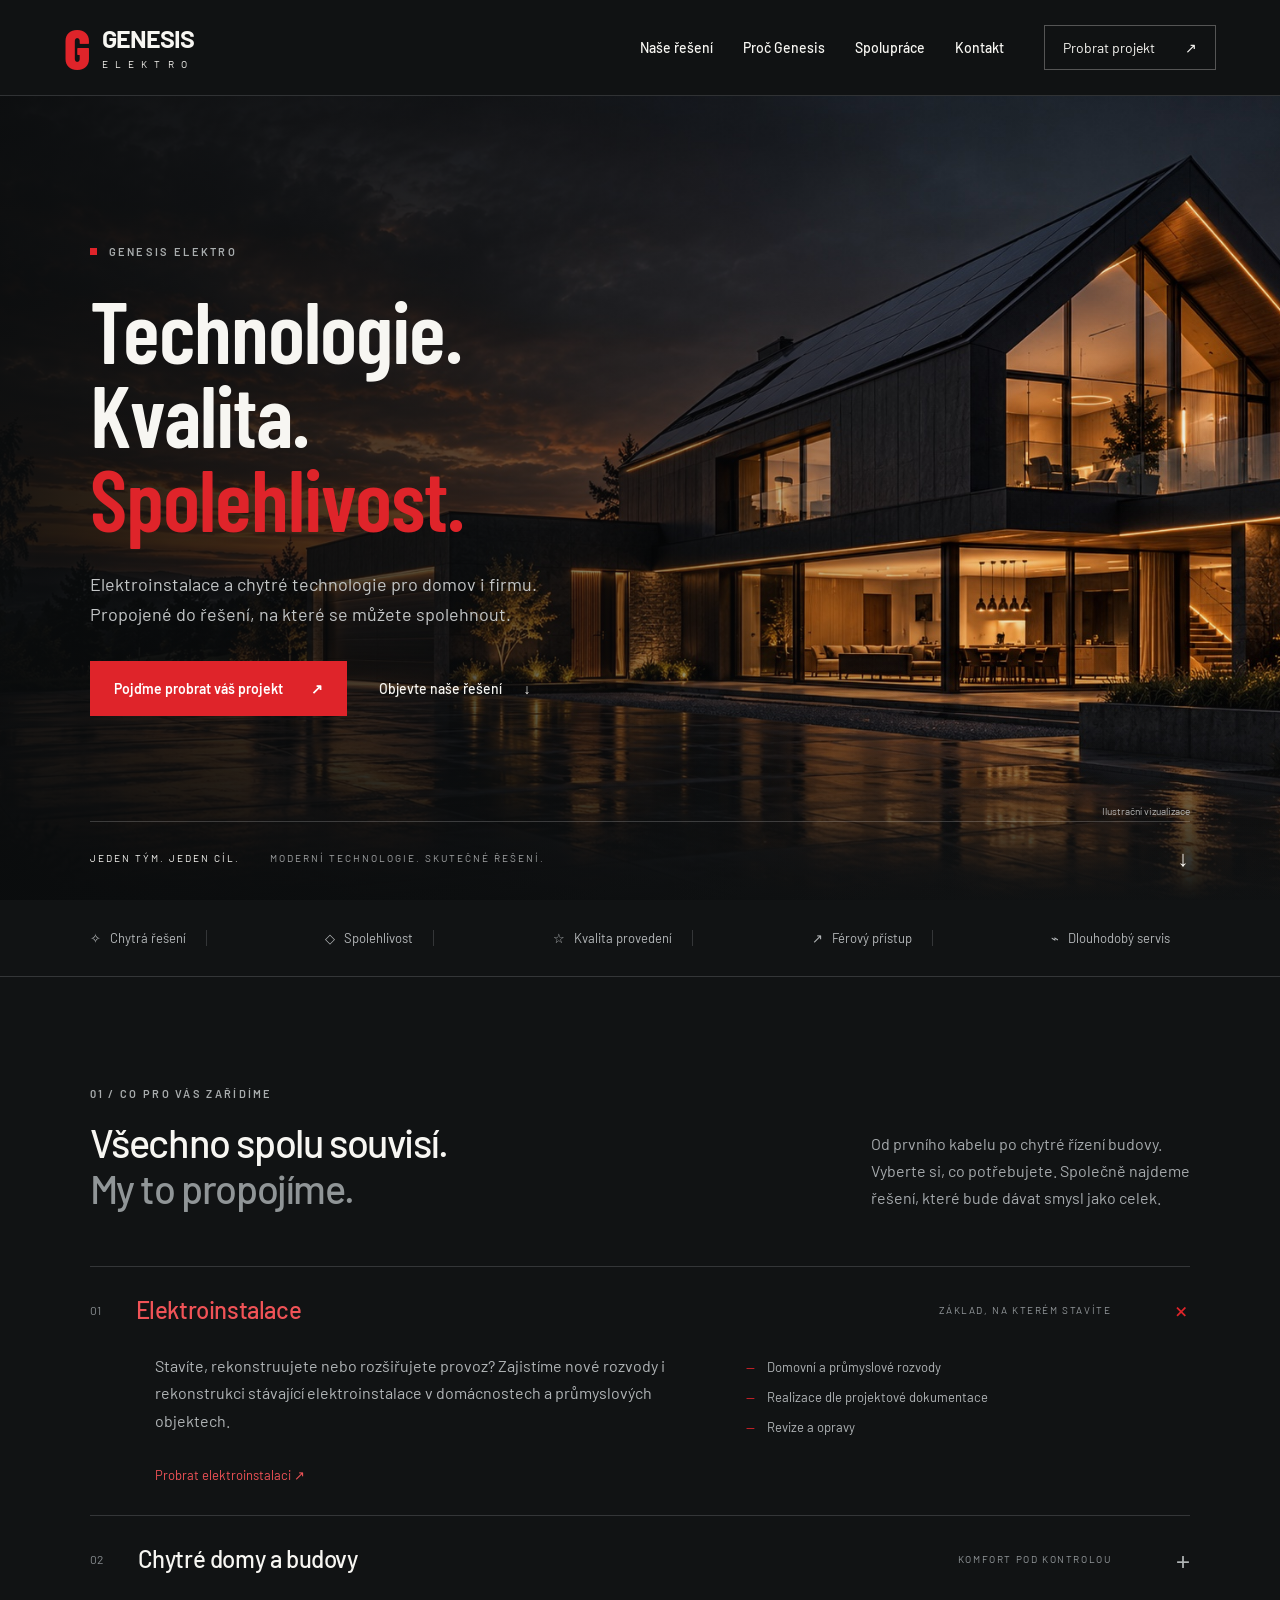
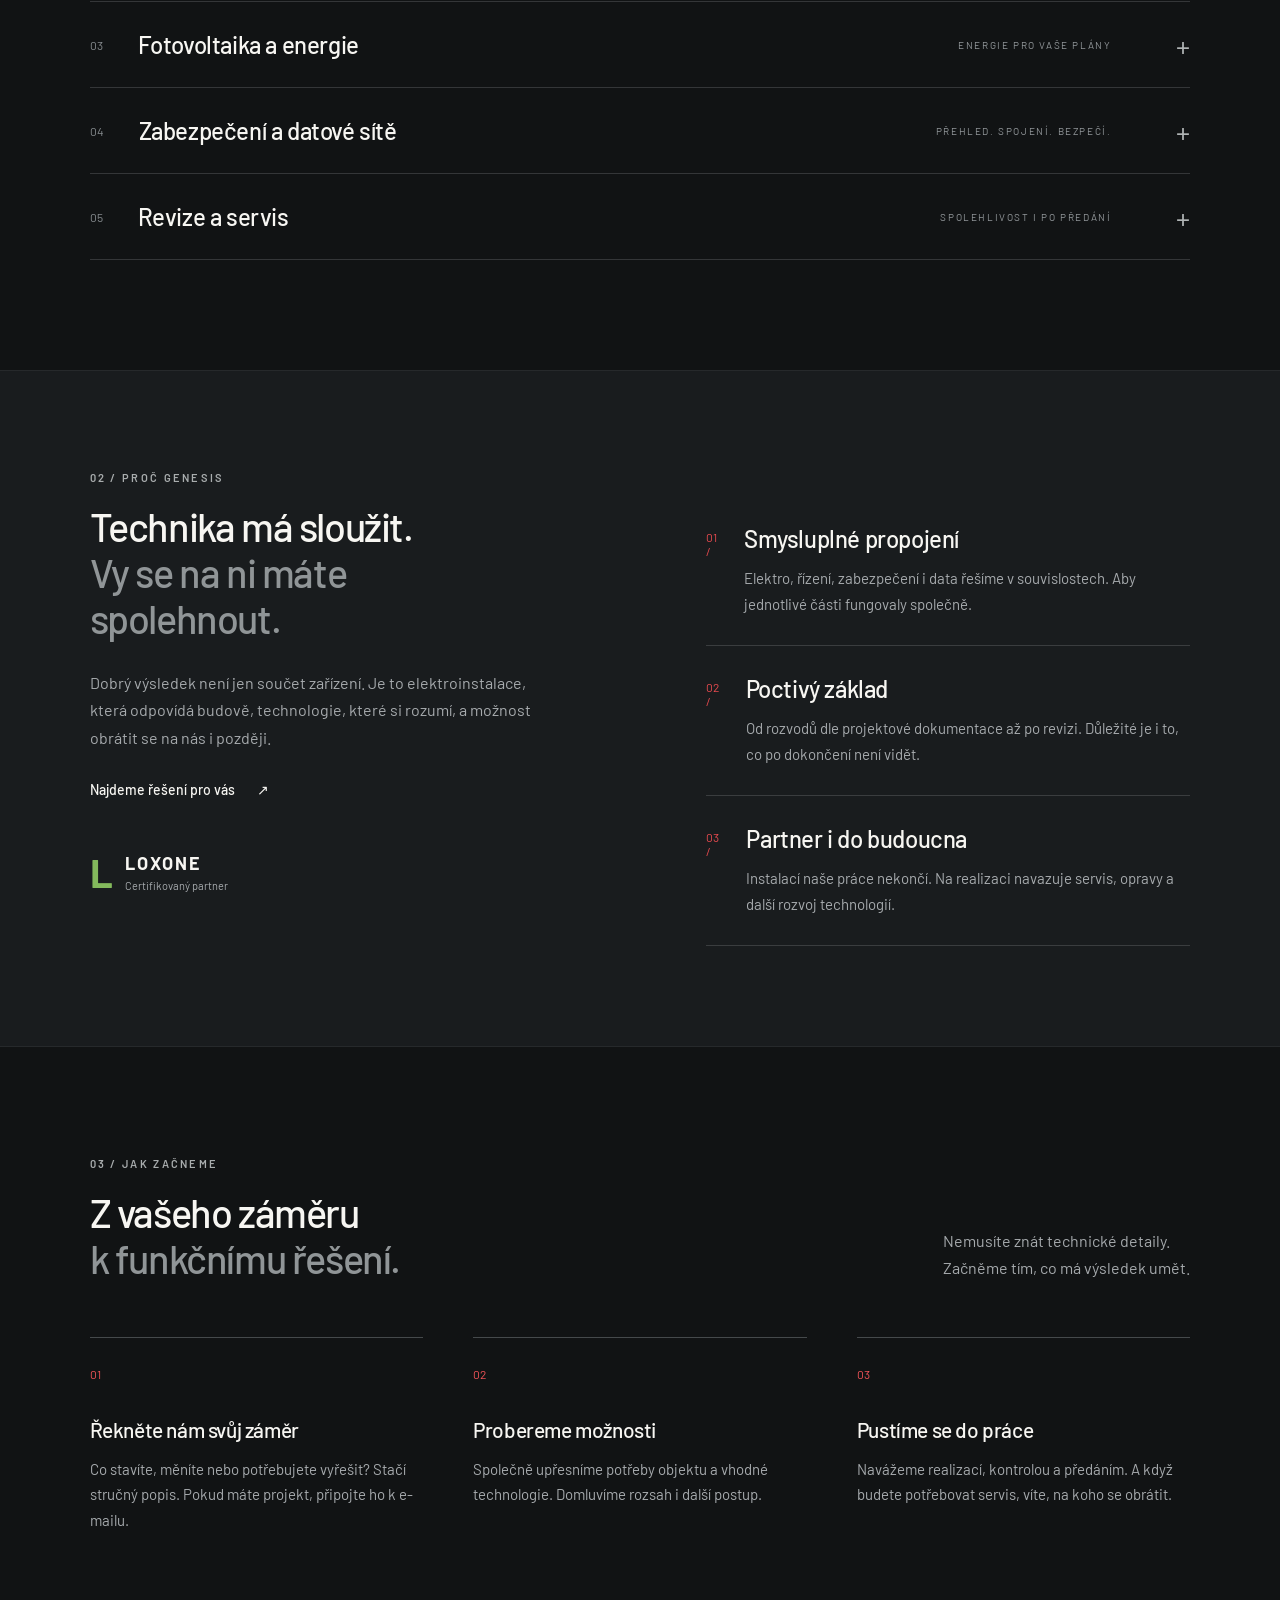
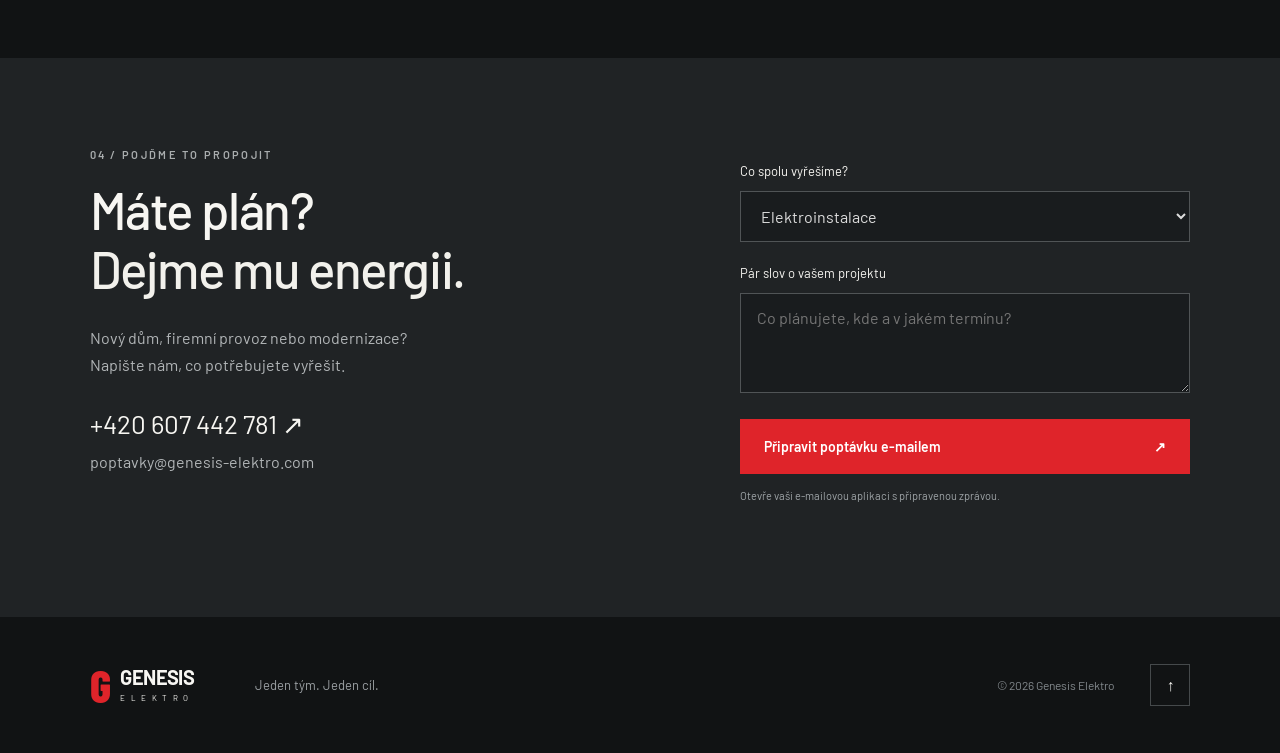
==== index.html @ a622e4c2 "Přidat návrh homepage Genesis Elektro" ====
<!doctype html>
<html lang="cs"><head><meta charset="UTF-8"><meta name="viewport" content="width=device-width,initial-scale=1"><meta name="theme-color" content="#111314"><title>Genesis Elektro — Technologie, které dávají smysl.</title><meta name="description" content="Elektroinstalace, chytré domácnosti Loxone, fotovoltaika a zabezpečení. Genesis Elektro propojuje technologie pro váš domov i firmu."><link rel="stylesheet" href="style.css"></head>
<body><a class="skip" href="#main">Přejít na obsah</a>
<header><a class="brand" href="#" aria-label="Genesis Elektro — úvod"><span class="brand-mark">G</span><span><b>GENESIS</b><small>ELEKTRO</small></span></a><nav id="nav" aria-label="Hlavní navigace"><a href="#reseni">Naše řešení</a><a href="#pristup">Proč Genesis</a><a href="#spoluprace">Spolupráce</a><a href="#kontakt">Kontakt</a></nav><a class="header-cta" href="#kontakt">Probrat projekt <span>↗</span></a><button class="menu" aria-label="Otevřít menu" aria-expanded="false" aria-controls="nav">☰</button></header>
<main id="main"><section class="hero"><div class="hero-photo"></div><div class="hero-shade"></div><div class="hero-content"><div class="eyebrow"><i></i> GENESIS ELEKTRO</div><h1>Technologie.<br>Kvalita.<br><em>Spolehlivost.</em></h1><p>Elektroinstalace a chytré technologie pro domov i firmu.<br class="desktop"> Propojené do řešení, na které se můžete spolehnout.</p><div class="actions"><a class="button red" href="#kontakt">Pojďme probrat váš projekt <span>↗</span></a><a class="text-link" href="#reseni">Objevte naše řešení <span>↓</span></a></div></div><div class="hero-foot"><span>JEDEN TÝM. JEDEN CÍL.</span><span>MODERNÍ TECHNOLOGIE. SKUTEČNÉ ŘEŠENÍ.</span><a href="#reseni" aria-label="Pokračovat na řešení">↓</a></div><small class="image-note">Ilustrační vizualizace</small></section>
<div class="values"><span>✧ &nbsp; Chytrá řešení</span><span>◇ &nbsp; Spolehlivost</span><span>☆ &nbsp; Kvalita provedení</span><span>↗ &nbsp; Férový přístup</span><span>⌁ &nbsp; Dlouhodobý servis</span></div>
<section id="reseni" class="solutions wrap"><div class="section-top"><div><div class="eyebrow">01 / CO PRO VÁS ZAŘÍDÍME</div><h2>Všechno spolu souvisí.<br><span>My to propojíme.</span></h2></div><p>Od prvního kabelu po chytré řízení budovy.<br>Vyberte si, co potřebujete. Společně najdeme<br>řešení, které bude dávat smysl jako celek.</p></div><div class="services">
<details open><summary><span class="num">01</span><h3>Elektroinstalace</h3><span class="service-tag">ZÁKLAD, NA KTERÉM STAVÍTE</span><span class="plus">+</span></summary><div class="detail"><p>Stavíte, rekonstruujete nebo rozšiřujete provoz? Zajistíme nové rozvody i rekonstrukci stávající elektroinstalace v domácnostech a průmyslových objektech.</p><div><span>Domovní a průmyslové rozvody</span><span>Realizace dle projektové dokumentace</span><span>Revize a opravy</span></div><a href="#kontakt" class="service-link" data-service="Elektroinstalace">Probrat elektroinstalaci ↗</a></div></details>
<details><summary><span class="num">02</span><h3>Chytré domy a budovy</h3><span class="service-tag">KOMFORT POD KONTROLOU</span><span class="plus">+</span></summary><div class="detail"><p>Osvětlení, stínění a další technologie v jednom systému. Jako certifikovaný Loxone partner pomůžeme proměnit jednotlivé funkce domu v pohodlné a přehledné ovládání.</p><div><span>Chytrá domácnost Loxone</span><span>Automatizace a řízení</span><span>Vzdálený přístup</span></div><a href="#kontakt" data-service="Chytrá domácnost Loxone" class="service-link">Probrat chytrý dům ↗</a></div></details>
<details><summary><span class="num">03</span><h3>Fotovoltaika a energie</h3><span class="service-tag">ENERGIE PRO VAŠE PLÁNY</span><span class="plus">+</span></summary><div class="detail"><p>Zvažujete vlastní výrobu elektřiny? Probereme možnosti instalace fotovoltaiky s ohledem na váš objekt. Pro důležité technologie zajistíme také záložní napájení UPS.</p><div><span>Instalace fotovoltaiky</span><span>Záložní zdroje UPS</span><span>Servis a revize</span></div><a href="#kontakt" data-service="Fotovoltaika a energie" class="service-link">Probrat energetické řešení ↗</a></div></details>
<details><summary><span class="num">04</span><h3>Zabezpečení a datové sítě</h3><span class="service-tag">PŘEHLED. SPOJENÍ. BEZPEČÍ.</span><span class="plus">+</span></summary><div class="detail"><p>Mějte přehled o svém objektu a spolehlivé připojení tam, kde ho potřebujete. Propojíme kamerové a zabezpečovací systémy s kvalitní datovou infrastrukturou.</p><div><span>Kamerové systémy CCTV</span><span>Zabezpečení PZTS</span><span>Strukturovaná kabeláž</span></div><a href="#kontakt" data-service="Zabezpečení a datové sítě" class="service-link">Probrat zabezpečení a sítě ↗</a></div></details>
<details><summary><span class="num">05</span><h3>Revize a servis</h3><span class="service-tag">SPOLEHLIVOST I PO PŘEDÁNÍ</span><span class="plus">+</span></summary><div class="detail"><p>Potřebujete revizní zprávu, opravu elektroinstalace nebo servis záložního zdroje? Pomůžeme udržet vaše technologie v provozu i po dokončení instalace.</p><div><span>Revizní zprávy</span><span>Opravy elektroinstalací</span><span>Servis záložních zdrojů</span></div><a href="#kontakt" data-service="Revize a servis" class="service-link">Domluvit servis ↗</a></div></details>
</div></section>
<section class="approach" id="pristup"><div class="wrap approach-grid"><div class="statement"><div class="eyebrow">02 / PROČ GENESIS</div><h2>Technika má sloužit.<br><span>Vy se na ni máte<br>spolehnout.</span></h2><p>Dobrý výsledek není jen součet zařízení. Je to elektroinstalace, která odpovídá budově, technologie, které si rozumí, a možnost obrátit se na nás i později.</p><a class="text-link" href="#kontakt">Najdeme řešení pro vás <span>↗</span></a><div class="partner"><span class="partner-symbol">L</span><span><b>LOXONE</b><small>Certifikovaný partner</small></span></div></div><div class="principles"><article><span>01 /</span><div><h3>Smysluplné propojení</h3><p>Elektro, řízení, zabezpečení i data řešíme v souvislostech. Aby jednotlivé části fungovaly společně.</p></div></article><article><span>02 /</span><div><h3>Poctivý základ</h3><p>Od rozvodů dle projektové dokumentace až po revizi. Důležité je i to, co po dokončení není vidět.</p></div></article><article><span>03 /</span><div><h3>Partner i do budoucna</h3><p>Instalací naše práce nekončí. Na realizaci navazuje servis, opravy a další rozvoj technologií.</p></div></article></div></div></section>
<section id="spoluprace" class="wrap process"><div class="eyebrow">03 / JAK ZAČNEME</div><div class="section-top"><h2>Z vašeho záměru<br><span>k funkčnímu řešení.</span></h2><p>Nemusíte znát technické detaily.<br>Začněme tím, co má výsledek umět.</p></div><div class="steps"><article><span>01</span><h3>Řekněte nám svůj záměr</h3><p>Co stavíte, měníte nebo potřebujete vyřešit? Stačí stručný popis. Pokud máte projekt, připojte ho k e-mailu.</p></article><article><span>02</span><h3>Probereme možnosti</h3><p>Společně upřesníme potřeby objektu a vhodné technologie. Domluvíme rozsah i další postup.</p></article><article><span>03</span><h3>Pustíme se do práce</h3><p>Navážeme realizací, kontrolou a předáním. A když budete potřebovat servis, víte, na koho se obrátit.</p></article></div></section>
<section id="kontakt" class="contact"><div class="wrap contact-grid"><div><div class="eyebrow">04 / POJĎME TO PROPOJIT</div><h2>Máte plán?<br><span>Dejme mu energii.</span></h2><p>Nový dům, firemní provoz nebo modernizace?<br>Napište nám, co potřebujete vyřešit.</p><a class="phone" href="tel:+420607442781">+420 607 442 781 ↗</a><a class="email" href="mailto:poptavky@genesis-elektro.com">poptavky@genesis-elektro.com</a></div><form id="inquiry"><label for="topic">Co spolu vyřešíme?</label><select id="topic" name="topic"><option>Elektroinstalace</option><option>Chytrá domácnost Loxone</option><option>Fotovoltaika a energie</option><option>Zabezpečení a datové sítě</option><option>Revize a servis</option><option>Potřebuji poradit</option></select><label for="message">Pár slov o vašem projektu</label><textarea id="message" rows="3" required placeholder="Co plánujete, kde a v jakém termínu?"></textarea><button class="button red" type="submit">Připravit poptávku e-mailem <span>↗</span></button><small>Otevře vaši e-mailovou aplikaci s připravenou zprávou.</small><p id="form-status" role="status"></p></form></div></section></main>
<footer class="wrap"><a class="brand" href="#"><span class="brand-mark">G</span><span><b>GENESIS</b><small>ELEKTRO</small></span></a><span>Jeden tým. Jeden cíl.</span><small>© <span id="year">2026</span> Genesis Elektro</small><a href="#" aria-label="Zpět nahoru">↑</a></footer><script src="script.js"></script></body></html>
---- style.css ----
@import url('https://fonts.googleapis.com/css2?family=Barlow+Condensed:wght@500;600;700;800&family=Barlow:wght@400;500;600;700;800&display=swap');
:root{--red:#df242a;--bg:#111314;--muted:#a0a4a7;--line:#343638}*{box-sizing:border-box}html{scroll-behavior:smooth;scroll-padding-top:95px}body{margin:0;background:var(--bg);color:#f7f6f2;font-family:Barlow,Arial,sans-serif;font-size:16px}a{color:inherit;text-decoration:none}button,input,select,textarea{font:inherit}a,button,summary{ -webkit-tap-highlight-color:transparent}a:focus-visible,button:focus-visible,summary:focus-visible{outline:2px solid #fff;outline-offset:5px}.skip{position:fixed;top:-100px;background:var(--red);padding:15px;z-index:100}.skip:focus{top:0}header{height:96px;padding:0 5%;display:flex;align-items:center;gap:40px;background:#101213;border-bottom:1px solid #303234;position:relative;z-index:10}.brand{display:flex;align-items:center;gap:12px}.brand-mark{font-weight:800;font-size:56px;color:var(--red);font-family:Barlow Condensed,Arial,sans-serif;line-height:1;clip-path:polygon(20% 0,80% 0,100% 20%,100% 80%,80% 100%,20% 100%,0 80%,0 20%)}.brand b{font-size:25px;letter-spacing:-1px;display:block;line-height:1}.brand small{display:block;font-size:10px;letter-spacing:7.1px;margin-top:7px}nav{margin-left:auto;display:flex;gap:30px;font-size:14px;font-weight:500}nav a:hover{color:var(--red)}.header-cta{border:1px solid #555;padding:13px 18px;font-size:14px;display:flex;gap:30px}.header-cta:hover{background:var(--red);border-color:var(--red)}.menu{display:none}.hero{min-height:710px;height:calc(100svh - 96px);max-height:920px;position:relative;display:flex;flex-direction:column;justify-content:center;padding:65px 7% 100px;isolation:isolate}.hero-photo,.hero-shade{position:absolute;inset:0;z-index:-2}.hero-photo{background:#282c2d url('hero.jpg') center/cover}.hero-shade{z-index:-1;background:linear-gradient(90deg,rgba(10,12,13,.92),rgba(10,12,13,.67) 36%,rgba(10,12,13,.07) 76%),linear-gradient(0deg,#101213 0%,transparent 30%)}.eyebrow{font-size:11px;letter-spacing:2.3px;font-weight:600;display:flex;align-items:center;gap:12px;color:#a9adae}.eyebrow i{width:7px;height:7px;background:var(--red)}h1{font-family:Barlow Condensed,Impact,sans-serif;font-weight:600;font-size:clamp(68px,6.7vw,112px);line-height:.98;letter-spacing:-1px;margin:30px 0}h1 em{font-style:normal;color:var(--red)}.hero p{font-size:18px;line-height:1.65;color:#c3c6c7;margin:25px 0 32px}.actions{display:flex;gap:32px;align-items:center}.button{display:inline-flex;gap:28px;padding:19px 24px;align-items:center;justify-content:space-between;font-size:14px;font-weight:600;border:0;cursor:pointer}.red{background:var(--red);color:white}.red:hover{background:#b9151b}.text-link{font-weight:500;font-size:14px;display:inline-flex;gap:22px;align-items:center}.text-link:hover{color:#f25155}.hero-foot{position:absolute;bottom:28px;left:7%;right:7%;display:flex;gap:30px;align-items:center;font-size:10px;letter-spacing:2px;border-top:1px solid #ffffff30;padding-top:22px}.hero-foot span:nth-child(2){color:#a2a4a5}.hero-foot a{margin-left:auto;font-size:22px}.image-note{position:absolute;right:7%;bottom:83px;font-size:10px;color:#b5b5b5}.values{display:flex;justify-content:space-between;gap:15px;padding:30px 7%;border-bottom:1px solid var(--line);font-size:13px;color:#b5b8ba}.values span{padding-right:20px;border-right:1px solid var(--line)}.values span:last-child{border:0}.wrap{max-width:1320px;width:86%;margin:auto}section.wrap{padding-top:110px;padding-bottom:110px}.section-top{display:flex;justify-content:space-between;gap:40px;align-items:flex-end;margin-bottom:55px}h2{font-size:clamp(34px,3.1vw,48px);line-height:1.15;font-weight:500;letter-spacing:-1.4px;margin:20px 0 0}h2 span{color:#909597}.section-top p,.statement p{font-size:16px;color:#a6aaad;line-height:1.7;margin-bottom:0}.services{border-top:1px solid var(--line)}details{border-bottom:1px solid var(--line)}summary{list-style:none;cursor:pointer;display:flex;gap:35px;align-items:center;padding:28px 0}summary::-webkit-details-marker{display:none}.num{font-size:12px;color:#868b8e}h3{font-size:24px;font-weight:500;letter-spacing:-.4px;margin:0}.service-tag{margin-left:auto;font-size:10px;letter-spacing:1.6px;color:#93989b}.plus{margin-left:30px;color:#b0b4b5;font-size:28px;line-height:1;transition:.2s}details[open] .plus{transform:rotate(45deg);color:var(--red)}details[open] h3{color:#f05357}.detail{display:grid;grid-template-columns:1.4fr 1fr;gap:25px 60px;padding:0 65px 32px}.detail p{font-size:16px;line-height:1.7;color:#b1b5b7;margin:0}.detail div span{display:block;color:#b1b5b7;font-size:13px;padding:7px 0}.detail div span:before{content:'—';color:var(--red);margin-right:12px}.service-link{font-size:13px;color:#f05357}.approach{background:#191c1e;border-top:1px solid #26292b;border-bottom:1px solid #26292b;padding:100px 0}.approach-grid{display:grid;grid-template-columns:1fr 1fr;gap:12%}.statement p{max-width:450px;margin:28px 0}.partner{display:flex;gap:12px;align-items:center;margin-top:50px}.partner-symbol{font-size:40px;font-weight:bold;color:#83b95c}.partner b{font-size:18px;letter-spacing:2px}.partner small{display:block;color:#a6aaad;font-size:11px;margin-top:5px}.principles{padding-top:25px}.principles article{display:flex;gap:25px;border-bottom:1px solid #3a3d3f;padding:28px 0}.principles article>span{font-size:12px;color:#e74a4f;padding-top:6px}.principles h3{font-size:24px}.principles p{color:#a6aaad;line-height:1.7;font-size:15px;margin:13px 0 0}.steps{display:grid;grid-template-columns:repeat(3,1fr);gap:50px}.steps article{border-top:1px solid #45494b;padding-top:25px}.steps article>span{font-size:12px;color:#f05357}.steps h3{font-size:21px;margin-top:35px}.steps p{font-size:15px;line-height:1.7;color:#a6aaad}.contact{background:#202325;padding:90px 0}.contact-grid{display:grid;grid-template-columns:1.2fr 1fr;gap:10%}.contact h2{font-size:clamp(40px,4vw,62px)}.contact h2 span{color:#f2f1ec}.contact p{color:#b1b5b7;line-height:1.7;margin:25px 0}.phone{display:block;font-size:26px;margin:30px 0 12px}.email{color:#b1b5b7;font-size:16px}.email:hover{color:#fff}form{padding-top:15px}label{display:block;font-size:13px;margin-bottom:12px}select,textarea{width:100%;border:1px solid #505456;border-radius:0;background:#191c1e;color:#ddd;padding:14px 16px;margin-bottom:23px;outline-offset:4px}textarea{resize:vertical;min-height:100px}form .button{width:100%}form small{display:block;color:#9ea4a7;font-size:11px;margin-top:15px}#form-status{font-size:12px}footer{display:flex;gap:35px;align-items:center;padding:40px 0}footer .brand{transform:scale(.8);transform-origin:left}footer>span{font-size:13px;color:#9ca1a4}footer>small{margin-left:auto;color:#82888c;font-size:12px}footer>a:last-child{border:1px solid #45494b;padding:10px 15px}@media(min-width:1700px){.hero-content,.hero-foot{margin-left:calc((100vw - 1500px)/2)}}@media(max-width:1000px){header{gap:25px}nav{gap:17px}.header-cta{display:none}.service-tag{display:none}.hero{min-height:690px}.values{flex-wrap:wrap;justify-content:center;gap:20px}.approach-grid{gap:6%}.detail{padding-left:0;padding-right:0}.contact-grid{gap:6%}}@media(max-width:650px){header{height:78px;padding:0 7%}.brand b{font-size:21px}.brand-mark{font-size:46px}.brand small{font-size:8px;letter-spacing:6px}.menu{display:block;margin-left:auto;border:1px solid #555;background:none;color:#fff;padding:8px 12px;font-size:20px}nav{display:none;position:absolute;top:78px;left:0;right:0;background:#191c1e;padding:25px 7%;flex-direction:column;gap:25px}nav.open{display:flex}.hero{min-height:720px;height:calc(100svh - 78px);padding-top:45px;padding-bottom:120px}.hero-photo{background-position:65% center}.hero-shade{background:linear-gradient(90deg,#0c0e0fe8,#0c0e0f70),linear-gradient(0deg,#111314,transparent 70%)}h1{font-size:72px}.hero p{font-size:16px}.desktop{display:none}.actions{flex-direction:column;align-items:flex-start;gap:25px}.hero-foot{flex-wrap:wrap;gap:12px;bottom:25px;font-size:8px;letter-spacing:1.1px}.hero-foot span:nth-child(2){width:80%;order:3}.hero-foot a{position:absolute;right:0;top:25px}.image-note{bottom:98px;font-size:8px}.values{font-size:11px;padding:23px 7%;gap:18px}.values span{border:0;padding:0}.wrap{width:86%}section.wrap{padding-top:70px;padding-bottom:70px}.section-top{flex-direction:column;align-items:flex-start;gap:20px;margin-bottom:35px}.section-top p br{display:none}h2{font-size:35px}.section-top p{font-size:15px}summary{gap:20px;padding:25px 0}summary h3{font-size:22px}.plus{margin-left:auto}.detail{grid-template-columns:1fr;gap:15px}.detail p{font-size:15px}.approach{padding:65px 0}.approach-grid{grid-template-columns:1fr;gap:25px}.partner{margin-top:30px}.principles{padding-top:0}.steps{grid-template-columns:1fr;gap:25px}.steps h3{margin-top:16px}.steps p{margin-bottom:0}.contact{padding:65px 0}.contact-grid{grid-template-columns:1fr;gap:40px}.phone{font-size:24px}.email{font-size:14px}footer{flex-wrap:wrap;gap:12px}footer>span{display:none}footer>small{margin-left:0;font-size:10px}footer>a:last-child{margin-left:auto}.eyebrow{font-size:9px;letter-spacing:1.8px}}@media(prefers-reduced-motion:reduce){html{scroll-behavior:auto}*{transition:none!important}}
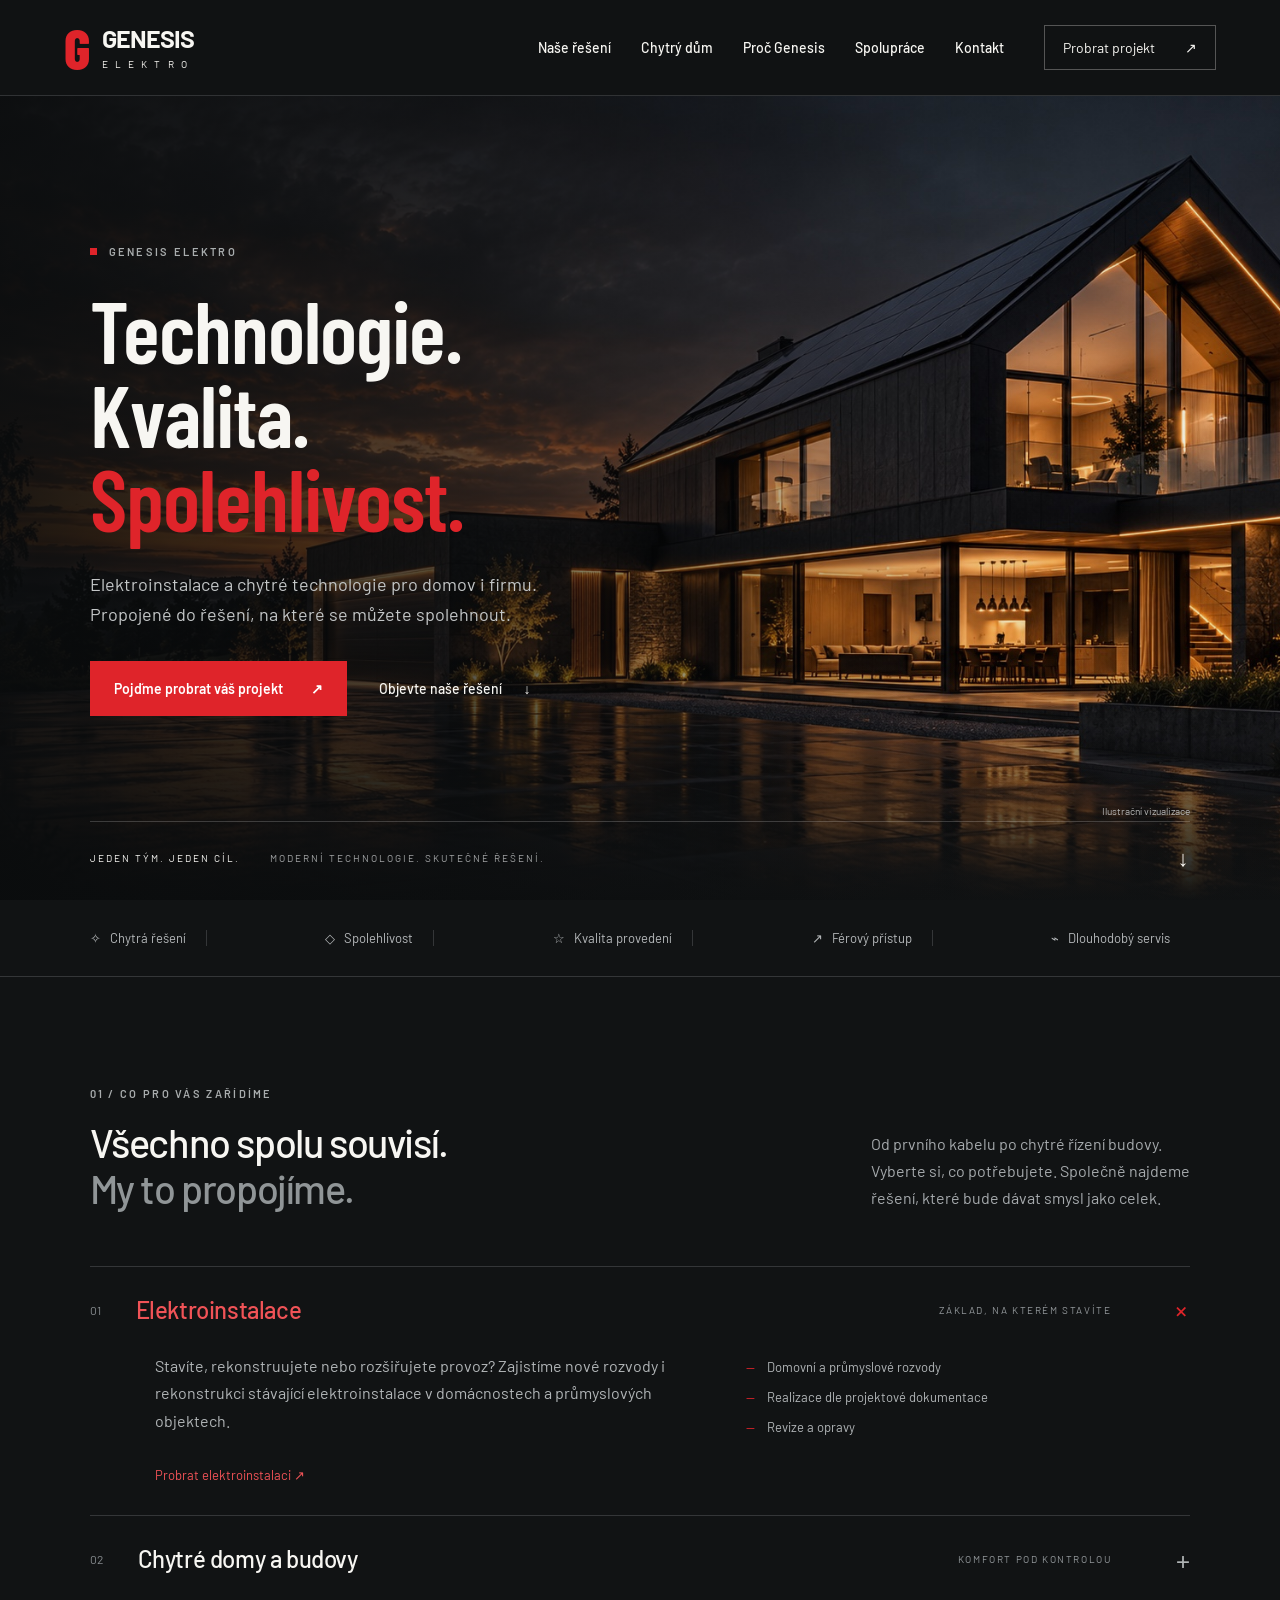
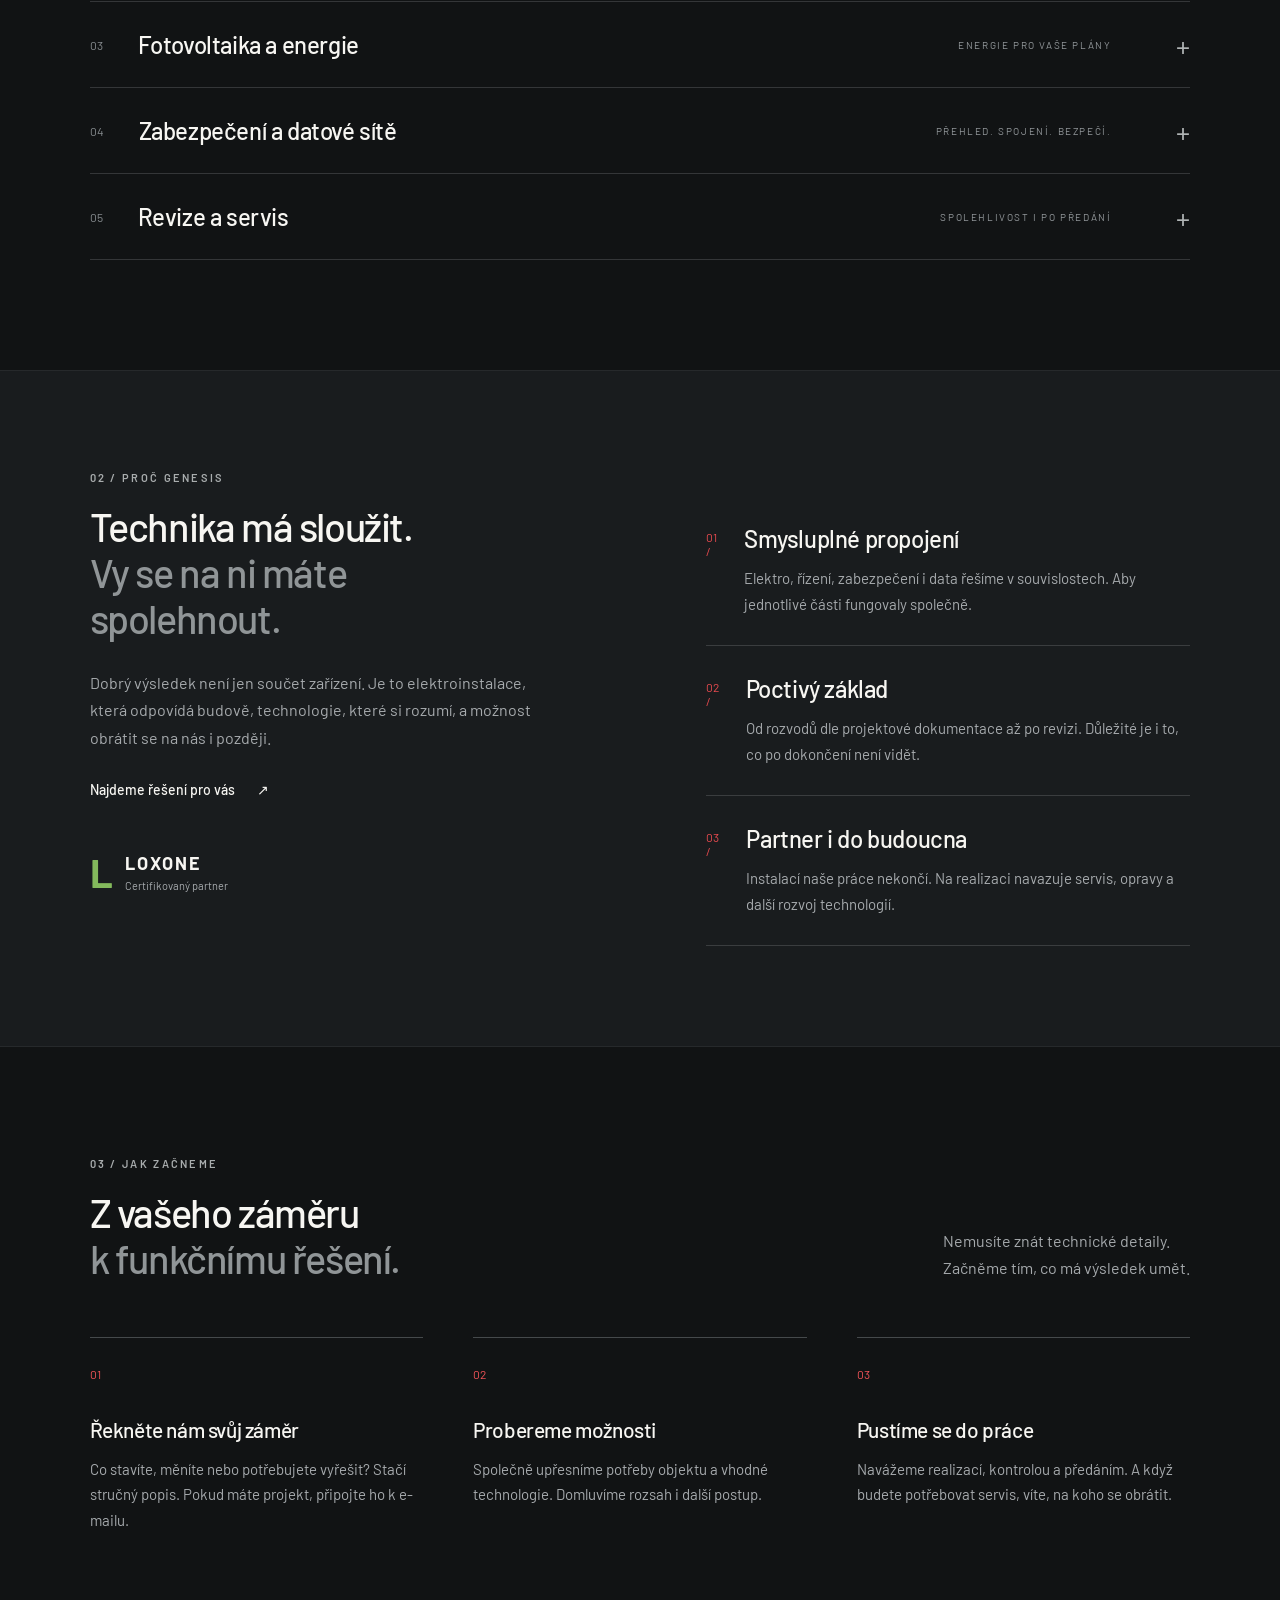
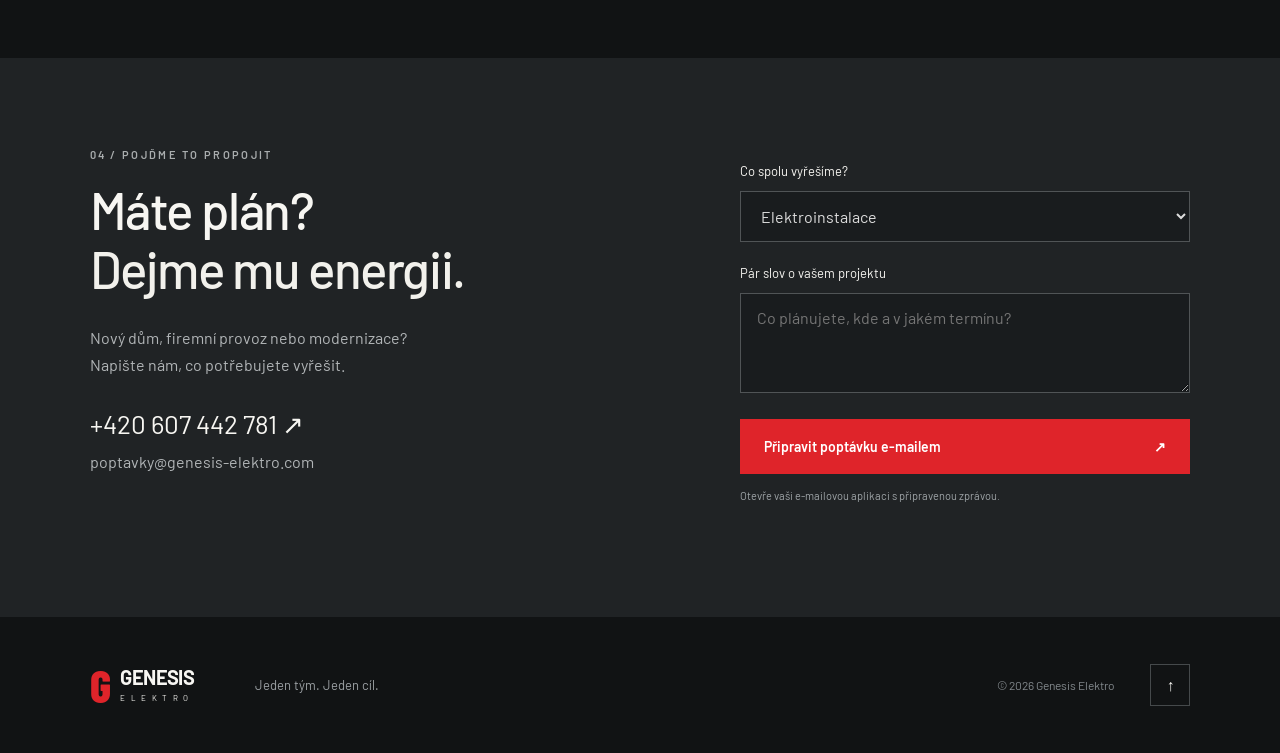
==== commit c1d5bf1a: "Přidat podstránku chytré domácnosti Loxone a propojit homepage" ====
--- a/index.html
+++ b/index.html
@@ -1,12 +1,12 @@
 <!doctype html>
 <html lang="cs"><head><meta charset="UTF-8"><meta name="viewport" content="width=device-width,initial-scale=1"><meta name="theme-color" content="#111314"><title>Genesis Elektro — Technologie, které dávají smysl.</title><meta name="description" content="Elektroinstalace, chytré domácnosti Loxone, fotovoltaika a zabezpečení. Genesis Elektro propojuje technologie pro váš domov i firmu."><link rel="stylesheet" href="style.css"></head>
 <body><a class="skip" href="#main">Přejít na obsah</a>
-<header><a class="brand" href="#" aria-label="Genesis Elektro — úvod"><span class="brand-mark">G</span><span><b>GENESIS</b><small>ELEKTRO</small></span></a><nav id="nav" aria-label="Hlavní navigace"><a href="#reseni">Naše řešení</a><a href="#pristup">Proč Genesis</a><a href="#spoluprace">Spolupráce</a><a href="#kontakt">Kontakt</a></nav><a class="header-cta" href="#kontakt">Probrat projekt <span>↗</span></a><button class="menu" aria-label="Otevřít menu" aria-expanded="false" aria-controls="nav">☰</button></header>
+<header><a class="brand" href="#" aria-label="Genesis Elektro — úvod"><span class="brand-mark">G</span><span><b>GENESIS</b><small>ELEKTRO</small></span></a><nav id="nav" aria-label="Hlavní navigace"><a href="#reseni">Naše řešení</a><a href="loxone.html">Chytrý dům</a><a href="#pristup">Proč Genesis</a><a href="#spoluprace">Spolupráce</a><a href="#kontakt">Kontakt</a></nav><a class="header-cta" href="#kontakt">Probrat projekt <span>↗</span></a><button class="menu" aria-label="Otevřít menu" aria-expanded="false" aria-controls="nav">☰</button></header>
 <main id="main"><section class="hero"><div class="hero-photo"></div><div class="hero-shade"></div><div class="hero-content"><div class="eyebrow"><i></i> GENESIS ELEKTRO</div><h1>Technologie.<br>Kvalita.<br><em>Spolehlivost.</em></h1><p>Elektroinstalace a chytré technologie pro domov i firmu.<br class="desktop"> Propojené do řešení, na které se můžete spolehnout.</p><div class="actions"><a class="button red" href="#kontakt">Pojďme probrat váš projekt <span>↗</span></a><a class="text-link" href="#reseni">Objevte naše řešení <span>↓</span></a></div></div><div class="hero-foot"><span>JEDEN TÝM. JEDEN CÍL.</span><span>MODERNÍ TECHNOLOGIE. SKUTEČNÉ ŘEŠENÍ.</span><a href="#reseni" aria-label="Pokračovat na řešení">↓</a></div><small class="image-note">Ilustrační vizualizace</small></section>
 <div class="values"><span>✧ &nbsp; Chytrá řešení</span><span>◇ &nbsp; Spolehlivost</span><span>☆ &nbsp; Kvalita provedení</span><span>↗ &nbsp; Férový přístup</span><span>⌁ &nbsp; Dlouhodobý servis</span></div>
 <section id="reseni" class="solutions wrap"><div class="section-top"><div><div class="eyebrow">01 / CO PRO VÁS ZAŘÍDÍME</div><h2>Všechno spolu souvisí.<br><span>My to propojíme.</span></h2></div><p>Od prvního kabelu po chytré řízení budovy.<br>Vyberte si, co potřebujete. Společně najdeme<br>řešení, které bude dávat smysl jako celek.</p></div><div class="services">
 <details open><summary><span class="num">01</span><h3>Elektroinstalace</h3><span class="service-tag">ZÁKLAD, NA KTERÉM STAVÍTE</span><span class="plus">+</span></summary><div class="detail"><p>Stavíte, rekonstruujete nebo rozšiřujete provoz? Zajistíme nové rozvody i rekonstrukci stávající elektroinstalace v domácnostech a průmyslových objektech.</p><div><span>Domovní a průmyslové rozvody</span><span>Realizace dle projektové dokumentace</span><span>Revize a opravy</span></div><a href="#kontakt" class="service-link" data-service="Elektroinstalace">Probrat elektroinstalaci ↗</a></div></details>
-<details><summary><span class="num">02</span><h3>Chytré domy a budovy</h3><span class="service-tag">KOMFORT POD KONTROLOU</span><span class="plus">+</span></summary><div class="detail"><p>Osvětlení, stínění a další technologie v jednom systému. Jako certifikovaný Loxone partner pomůžeme proměnit jednotlivé funkce domu v pohodlné a přehledné ovládání.</p><div><span>Chytrá domácnost Loxone</span><span>Automatizace a řízení</span><span>Vzdálený přístup</span></div><a href="#kontakt" data-service="Chytrá domácnost Loxone" class="service-link">Probrat chytrý dům ↗</a></div></details>
+<details><summary><span class="num">02</span><h3>Chytré domy a budovy</h3><span class="service-tag">KOMFORT POD KONTROLOU</span><span class="plus">+</span></summary><div class="detail"><p>Osvětlení, stínění a další technologie v jednom systému. Jako certifikovaný Loxone partner pomůžeme proměnit jednotlivé funkce domu v pohodlné a přehledné ovládání.</p><div><span>Chytrá domácnost Loxone</span><span>Automatizace a řízení</span><span>Vzdálený přístup</span></div><a href="loxone.html" class="service-link">Objevte chytrý dům Loxone ↗</a></div></details>
 <details><summary><span class="num">03</span><h3>Fotovoltaika a energie</h3><span class="service-tag">ENERGIE PRO VAŠE PLÁNY</span><span class="plus">+</span></summary><div class="detail"><p>Zvažujete vlastní výrobu elektřiny? Probereme možnosti instalace fotovoltaiky s ohledem na váš objekt. Pro důležité technologie zajistíme také záložní napájení UPS.</p><div><span>Instalace fotovoltaiky</span><span>Záložní zdroje UPS</span><span>Servis a revize</span></div><a href="#kontakt" data-service="Fotovoltaika a energie" class="service-link">Probrat energetické řešení ↗</a></div></details>
 <details><summary><span class="num">04</span><h3>Zabezpečení a datové sítě</h3><span class="service-tag">PŘEHLED. SPOJENÍ. BEZPEČÍ.</span><span class="plus">+</span></summary><div class="detail"><p>Mějte přehled o svém objektu a spolehlivé připojení tam, kde ho potřebujete. Propojíme kamerové a zabezpečovací systémy s kvalitní datovou infrastrukturou.</p><div><span>Kamerové systémy CCTV</span><span>Zabezpečení PZTS</span><span>Strukturovaná kabeláž</span></div><a href="#kontakt" data-service="Zabezpečení a datové sítě" class="service-link">Probrat zabezpečení a sítě ↗</a></div></details>
 <details><summary><span class="num">05</span><h3>Revize a servis</h3><span class="service-tag">SPOLEHLIVOST I PO PŘEDÁNÍ</span><span class="plus">+</span></summary><div class="detail"><p>Potřebujete revizní zprávu, opravu elektroinstalace nebo servis záložního zdroje? Pomůžeme udržet vaše technologie v provozu i po dokončení instalace.</p><div><span>Revizní zprávy</span><span>Opravy elektroinstalací</span><span>Servis záložních zdrojů</span></div><a href="#kontakt" data-service="Revize a servis" class="service-link">Domluvit servis ↗</a></div></details>
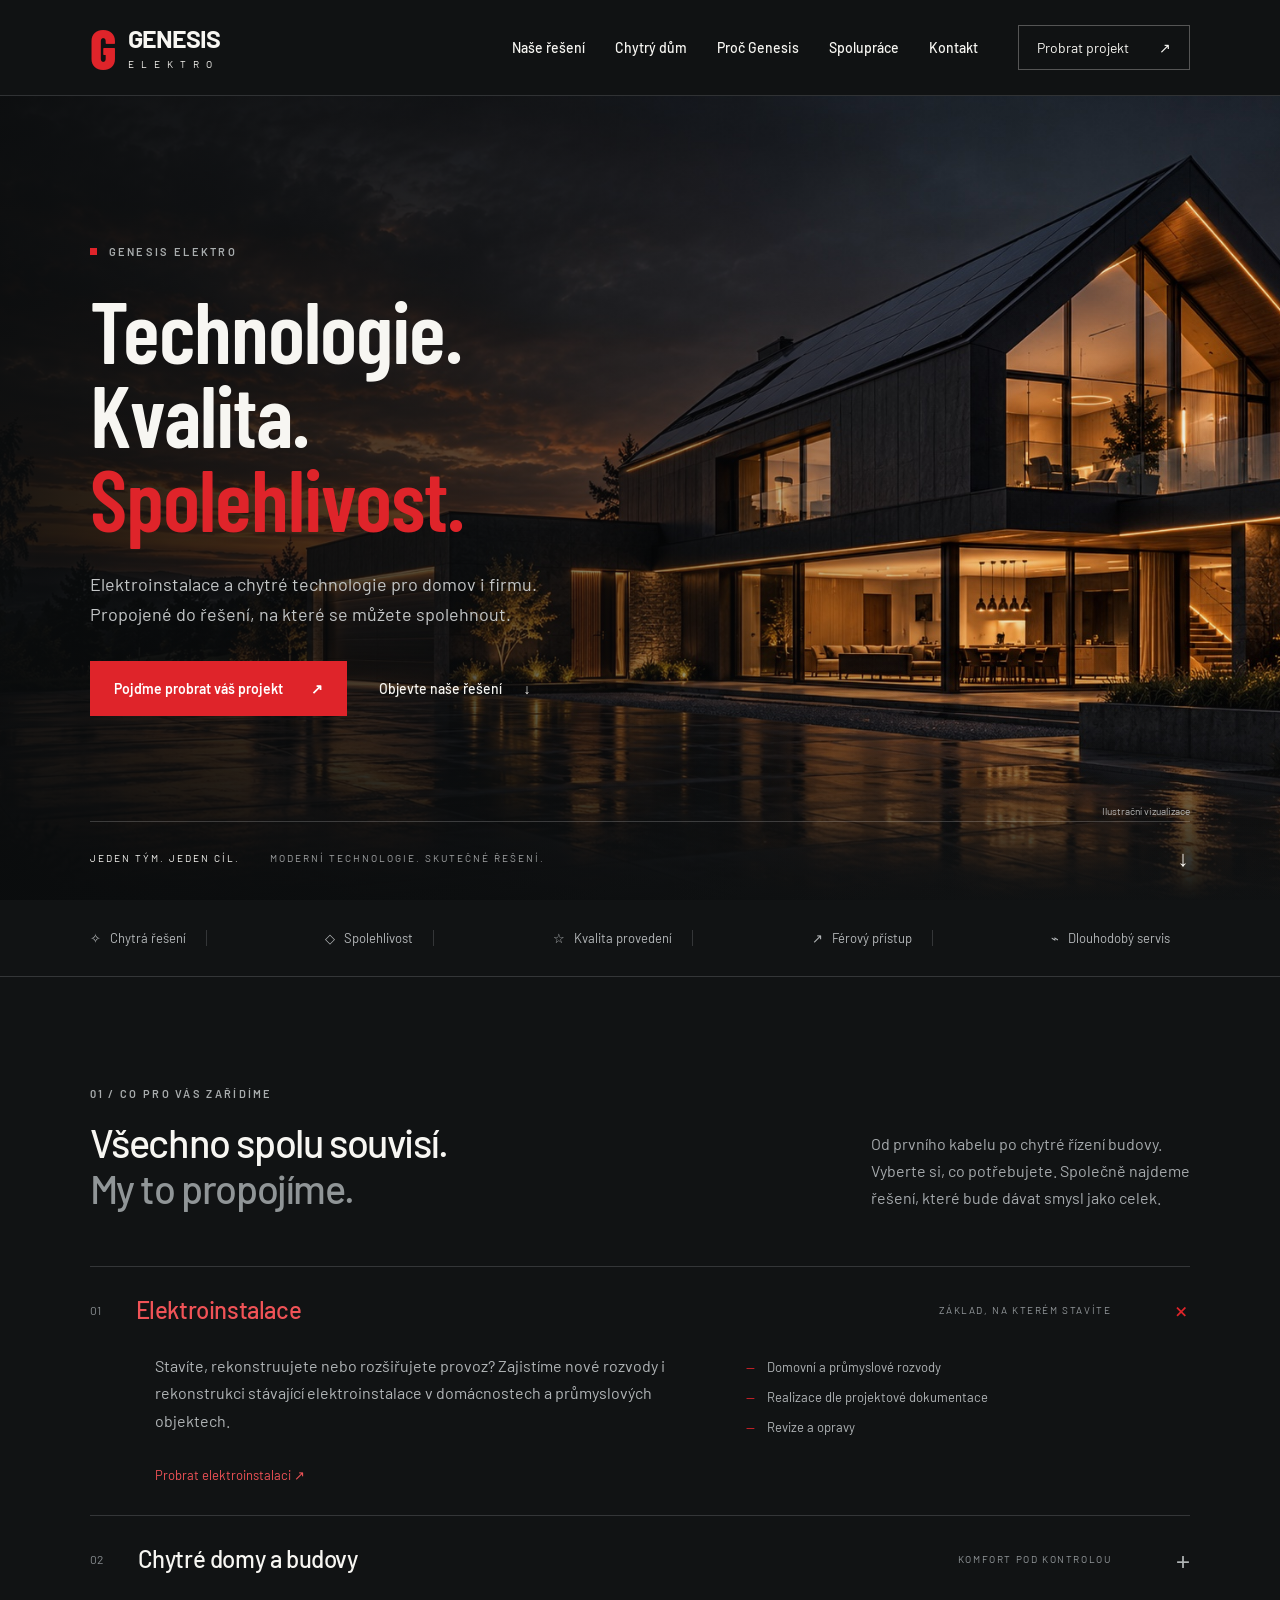
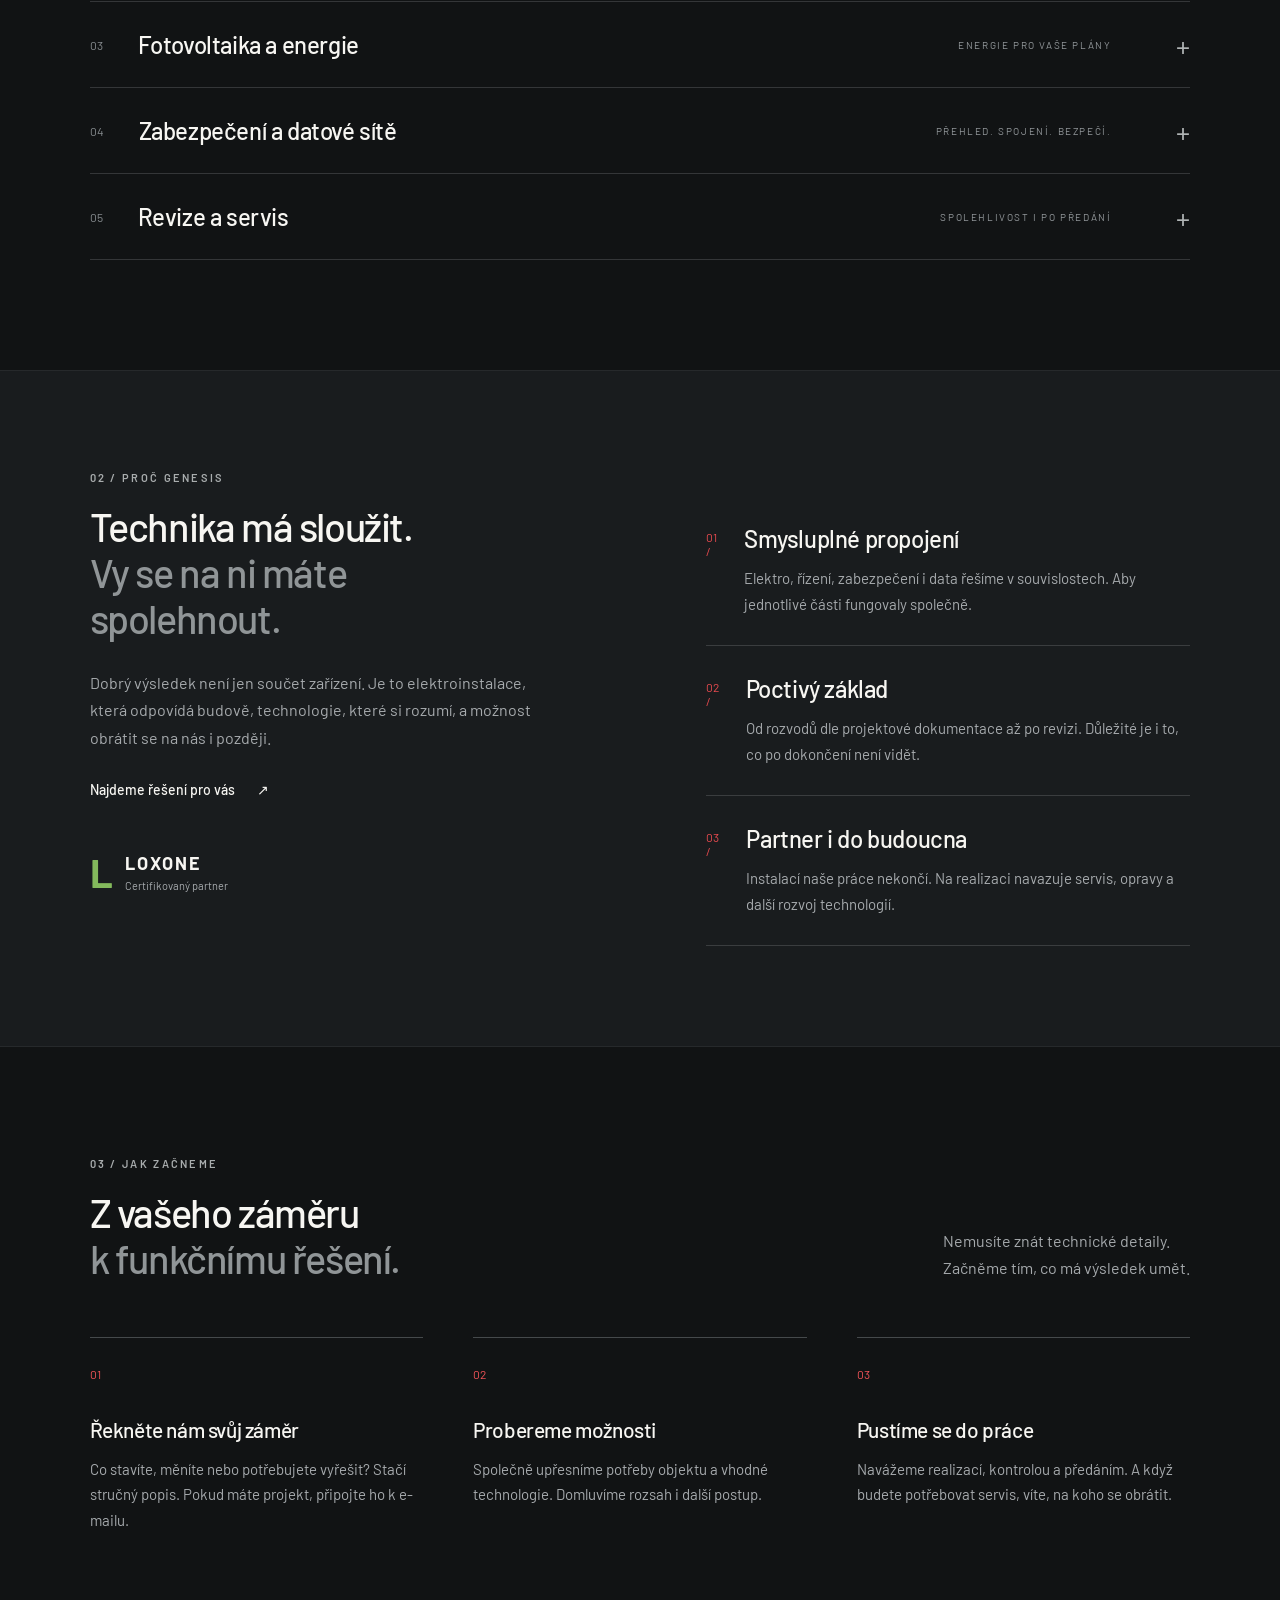
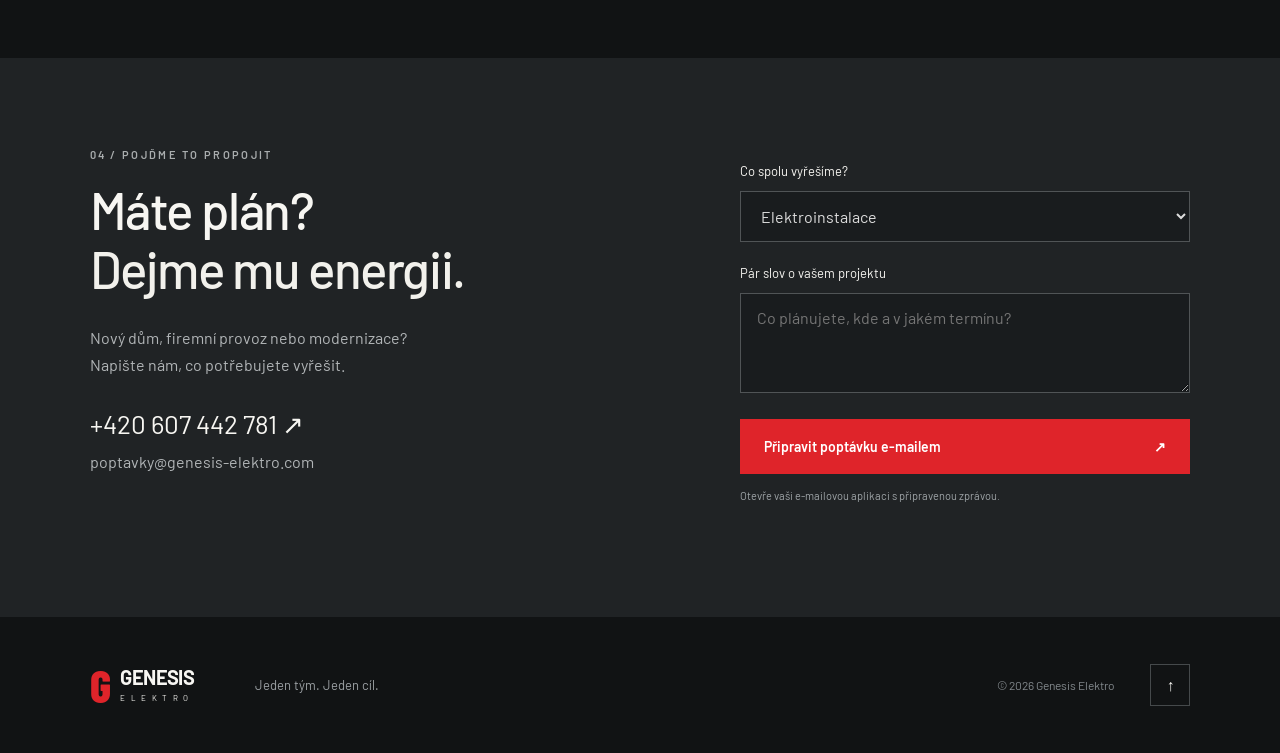
==== commit de58feff: "Sjednotit vystředění obsahu a hlavičky" ====
--- a/index.html
+++ b/index.html
@@ -1,9 +1,9 @@
 <!doctype html>
 <html lang="cs"><head><meta charset="UTF-8"><meta name="viewport" content="width=device-width,initial-scale=1"><meta name="theme-color" content="#111314"><title>Genesis Elektro — Technologie, které dávají smysl.</title><meta name="description" content="Elektroinstalace, chytré domácnosti Loxone, fotovoltaika a zabezpečení. Genesis Elektro propojuje technologie pro váš domov i firmu."><link rel="stylesheet" href="style.css"></head>
 <body><a class="skip" href="#main">Přejít na obsah</a>
-<header><a class="brand" href="#" aria-label="Genesis Elektro — úvod"><span class="brand-mark">G</span><span><b>GENESIS</b><small>ELEKTRO</small></span></a><nav id="nav" aria-label="Hlavní navigace"><a href="#reseni">Naše řešení</a><a href="loxone.html">Chytrý dům</a><a href="#pristup">Proč Genesis</a><a href="#spoluprace">Spolupráce</a><a href="#kontakt">Kontakt</a></nav><a class="header-cta" href="#kontakt">Probrat projekt <span>↗</span></a><button class="menu" aria-label="Otevřít menu" aria-expanded="false" aria-controls="nav">☰</button></header>
-<main id="main"><section class="hero"><div class="hero-photo"></div><div class="hero-shade"></div><div class="hero-content"><div class="eyebrow"><i></i> GENESIS ELEKTRO</div><h1>Technologie.<br>Kvalita.<br><em>Spolehlivost.</em></h1><p>Elektroinstalace a chytré technologie pro domov i firmu.<br class="desktop"> Propojené do řešení, na které se můžete spolehnout.</p><div class="actions"><a class="button red" href="#kontakt">Pojďme probrat váš projekt <span>↗</span></a><a class="text-link" href="#reseni">Objevte naše řešení <span>↓</span></a></div></div><div class="hero-foot"><span>JEDEN TÝM. JEDEN CÍL.</span><span>MODERNÍ TECHNOLOGIE. SKUTEČNÉ ŘEŠENÍ.</span><a href="#reseni" aria-label="Pokračovat na řešení">↓</a></div><small class="image-note">Ilustrační vizualizace</small></section>
-<div class="values"><span>✧ &nbsp; Chytrá řešení</span><span>◇ &nbsp; Spolehlivost</span><span>☆ &nbsp; Kvalita provedení</span><span>↗ &nbsp; Férový přístup</span><span>⌁ &nbsp; Dlouhodobý servis</span></div>
+<header><div class="header-inner wrap"><a class="brand" href="#" aria-label="Genesis Elektro — úvod"><span class="brand-mark">G</span><span><b>GENESIS</b><small>ELEKTRO</small></span></a><nav id="nav" aria-label="Hlavní navigace"><a href="#reseni">Naše řešení</a><a href="loxone.html">Chytrý dům</a><a href="#pristup">Proč Genesis</a><a href="#spoluprace">Spolupráce</a><a href="#kontakt">Kontakt</a></nav><a class="header-cta" href="#kontakt">Probrat projekt <span>↗</span></a><button class="menu" aria-label="Otevřít menu" aria-expanded="false" aria-controls="nav">☰</button></div></header>
+<main id="main"><section class="hero"><div class="hero-photo"></div><div class="hero-shade"></div><div class="hero-content wrap"><div class="eyebrow"><i></i> GENESIS ELEKTRO</div><h1>Technologie.<br>Kvalita.<br><em>Spolehlivost.</em></h1><p>Elektroinstalace a chytré technologie pro domov i firmu.<br class="desktop"> Propojené do řešení, na které se můžete spolehnout.</p><div class="actions"><a class="button red" href="#kontakt">Pojďme probrat váš projekt <span>↗</span></a><a class="text-link" href="#reseni">Objevte naše řešení <span>↓</span></a></div></div><div class="hero-foot"><span>JEDEN TÝM. JEDEN CÍL.</span><span>MODERNÍ TECHNOLOGIE. SKUTEČNÉ ŘEŠENÍ.</span><a href="#reseni" aria-label="Pokračovat na řešení">↓</a></div><small class="image-note">Ilustrační vizualizace</small></section>
+<div class="values"><div class="values-inner wrap"><span>✧ &nbsp; Chytrá řešení</span><span>◇ &nbsp; Spolehlivost</span><span>☆ &nbsp; Kvalita provedení</span><span>↗ &nbsp; Férový přístup</span><span>⌁ &nbsp; Dlouhodobý servis</span></div></div>
 <section id="reseni" class="solutions wrap"><div class="section-top"><div><div class="eyebrow">01 / CO PRO VÁS ZAŘÍDÍME</div><h2>Všechno spolu souvisí.<br><span>My to propojíme.</span></h2></div><p>Od prvního kabelu po chytré řízení budovy.<br>Vyberte si, co potřebujete. Společně najdeme<br>řešení, které bude dávat smysl jako celek.</p></div><div class="services">
 <details open><summary><span class="num">01</span><h3>Elektroinstalace</h3><span class="service-tag">ZÁKLAD, NA KTERÉM STAVÍTE</span><span class="plus">+</span></summary><div class="detail"><p>Stavíte, rekonstruujete nebo rozšiřujete provoz? Zajistíme nové rozvody i rekonstrukci stávající elektroinstalace v domácnostech a průmyslových objektech.</p><div><span>Domovní a průmyslové rozvody</span><span>Realizace dle projektové dokumentace</span><span>Revize a opravy</span></div><a href="#kontakt" class="service-link" data-service="Elektroinstalace">Probrat elektroinstalaci ↗</a></div></details>
 <details><summary><span class="num">02</span><h3>Chytré domy a budovy</h3><span class="service-tag">KOMFORT POD KONTROLOU</span><span class="plus">+</span></summary><div class="detail"><p>Osvětlení, stínění a další technologie v jednom systému. Jako certifikovaný Loxone partner pomůžeme proměnit jednotlivé funkce domu v pohodlné a přehledné ovládání.</p><div><span>Chytrá domácnost Loxone</span><span>Automatizace a řízení</span><span>Vzdálený přístup</span></div><a href="loxone.html" class="service-link">Objevte chytrý dům Loxone ↗</a></div></details>
--- a/style.css
+++ b/style.css
@@ -1,2 +1,2 @@
 @import url('https://fonts.googleapis.com/css2?family=Barlow+Condensed:wght@500;600;700;800&family=Barlow:wght@400;500;600;700;800&display=swap');
-:root{--red:#df242a;--bg:#111314;--muted:#a0a4a7;--line:#343638}*{box-sizing:border-box}html{scroll-behavior:smooth;scroll-padding-top:95px}body{margin:0;background:var(--bg);color:#f7f6f2;font-family:Barlow,Arial,sans-serif;font-size:16px}a{color:inherit;text-decoration:none}button,input,select,textarea{font:inherit}a,button,summary{ -webkit-tap-highlight-color:transparent}a:focus-visible,button:focus-visible,summary:focus-visible{outline:2px solid #fff;outline-offset:5px}.skip{position:fixed;top:-100px;background:var(--red);padding:15px;z-index:100}.skip:focus{top:0}header{height:96px;padding:0 5%;display:flex;align-items:center;gap:40px;background:#101213;border-bottom:1px solid #303234;position:relative;z-index:10}.brand{display:flex;align-items:center;gap:12px}.brand-mark{font-weight:800;font-size:56px;color:var(--red);font-family:Barlow Condensed,Arial,sans-serif;line-height:1;clip-path:polygon(20% 0,80% 0,100% 20%,100% 80%,80% 100%,20% 100%,0 80%,0 20%)}.brand b{font-size:25px;letter-spacing:-1px;display:block;line-height:1}.brand small{display:block;font-size:10px;letter-spacing:7.1px;margin-top:7px}nav{margin-left:auto;display:flex;gap:30px;font-size:14px;font-weight:500}nav a:hover{color:var(--red)}.header-cta{border:1px solid #555;padding:13px 18px;font-size:14px;display:flex;gap:30px}.header-cta:hover{background:var(--red);border-color:var(--red)}.menu{display:none}.hero{min-height:710px;height:calc(100svh - 96px);max-height:920px;position:relative;display:flex;flex-direction:column;justify-content:center;padding:65px 7% 100px;isolation:isolate}.hero-photo,.hero-shade{position:absolute;inset:0;z-index:-2}.hero-photo{background:#282c2d url('hero.jpg') center/cover}.hero-shade{z-index:-1;background:linear-gradient(90deg,rgba(10,12,13,.92),rgba(10,12,13,.67) 36%,rgba(10,12,13,.07) 76%),linear-gradient(0deg,#101213 0%,transparent 30%)}.eyebrow{font-size:11px;letter-spacing:2.3px;font-weight:600;display:flex;align-items:center;gap:12px;color:#a9adae}.eyebrow i{width:7px;height:7px;background:var(--red)}h1{font-family:Barlow Condensed,Impact,sans-serif;font-weight:600;font-size:clamp(68px,6.7vw,112px);line-height:.98;letter-spacing:-1px;margin:30px 0}h1 em{font-style:normal;color:var(--red)}.hero p{font-size:18px;line-height:1.65;color:#c3c6c7;margin:25px 0 32px}.actions{display:flex;gap:32px;align-items:center}.button{display:inline-flex;gap:28px;padding:19px 24px;align-items:center;justify-content:space-between;font-size:14px;font-weight:600;border:0;cursor:pointer}.red{background:var(--red);color:white}.red:hover{background:#b9151b}.text-link{font-weight:500;font-size:14px;display:inline-flex;gap:22px;align-items:center}.text-link:hover{color:#f25155}.hero-foot{position:absolute;bottom:28px;left:7%;right:7%;display:flex;gap:30px;align-items:center;font-size:10px;letter-spacing:2px;border-top:1px solid #ffffff30;padding-top:22px}.hero-foot span:nth-child(2){color:#a2a4a5}.hero-foot a{margin-left:auto;font-size:22px}.image-note{position:absolute;right:7%;bottom:83px;font-size:10px;color:#b5b5b5}.values{display:flex;justify-content:space-between;gap:15px;padding:30px 7%;border-bottom:1px solid var(--line);font-size:13px;color:#b5b8ba}.values span{padding-right:20px;border-right:1px solid var(--line)}.values span:last-child{border:0}.wrap{max-width:1320px;width:86%;margin:auto}section.wrap{padding-top:110px;padding-bottom:110px}.section-top{display:flex;justify-content:space-between;gap:40px;align-items:flex-end;margin-bottom:55px}h2{font-size:clamp(34px,3.1vw,48px);line-height:1.15;font-weight:500;letter-spacing:-1.4px;margin:20px 0 0}h2 span{color:#909597}.section-top p,.statement p{font-size:16px;color:#a6aaad;line-height:1.7;margin-bottom:0}.services{border-top:1px solid var(--line)}details{border-bottom:1px solid var(--line)}summary{list-style:none;cursor:pointer;display:flex;gap:35px;align-items:center;padding:28px 0}summary::-webkit-details-marker{display:none}.num{font-size:12px;color:#868b8e}h3{font-size:24px;font-weight:500;letter-spacing:-.4px;margin:0}.service-tag{margin-left:auto;font-size:10px;letter-spacing:1.6px;color:#93989b}.plus{margin-left:30px;color:#b0b4b5;font-size:28px;line-height:1;transition:.2s}details[open] .plus{transform:rotate(45deg);color:var(--red)}details[open] h3{color:#f05357}.detail{display:grid;grid-template-columns:1.4fr 1fr;gap:25px 60px;padding:0 65px 32px}.detail p{font-size:16px;line-height:1.7;color:#b1b5b7;margin:0}.detail div span{display:block;color:#b1b5b7;font-size:13px;padding:7px 0}.detail div span:before{content:'—';color:var(--red);margin-right:12px}.service-link{font-size:13px;color:#f05357}.approach{background:#191c1e;border-top:1px solid #26292b;border-bottom:1px solid #26292b;padding:100px 0}.approach-grid{display:grid;grid-template-columns:1fr 1fr;gap:12%}.statement p{max-width:450px;margin:28px 0}.partner{display:flex;gap:12px;align-items:center;margin-top:50px}.partner-symbol{font-size:40px;font-weight:bold;color:#83b95c}.partner b{font-size:18px;letter-spacing:2px}.partner small{display:block;color:#a6aaad;font-size:11px;margin-top:5px}.principles{padding-top:25px}.principles article{display:flex;gap:25px;border-bottom:1px solid #3a3d3f;padding:28px 0}.principles article>span{font-size:12px;color:#e74a4f;padding-top:6px}.principles h3{font-size:24px}.principles p{color:#a6aaad;line-height:1.7;font-size:15px;margin:13px 0 0}.steps{display:grid;grid-template-columns:repeat(3,1fr);gap:50px}.steps article{border-top:1px solid #45494b;padding-top:25px}.steps article>span{font-size:12px;color:#f05357}.steps h3{font-size:21px;margin-top:35px}.steps p{font-size:15px;line-height:1.7;color:#a6aaad}.contact{background:#202325;padding:90px 0}.contact-grid{display:grid;grid-template-columns:1.2fr 1fr;gap:10%}.contact h2{font-size:clamp(40px,4vw,62px)}.contact h2 span{color:#f2f1ec}.contact p{color:#b1b5b7;line-height:1.7;margin:25px 0}.phone{display:block;font-size:26px;margin:30px 0 12px}.email{color:#b1b5b7;font-size:16px}.email:hover{color:#fff}form{padding-top:15px}label{display:block;font-size:13px;margin-bottom:12px}select,textarea{width:100%;border:1px solid #505456;border-radius:0;background:#191c1e;color:#ddd;padding:14px 16px;margin-bottom:23px;outline-offset:4px}textarea{resize:vertical;min-height:100px}form .button{width:100%}form small{display:block;color:#9ea4a7;font-size:11px;margin-top:15px}#form-status{font-size:12px}footer{display:flex;gap:35px;align-items:center;padding:40px 0}footer .brand{transform:scale(.8);transform-origin:left}footer>span{font-size:13px;color:#9ca1a4}footer>small{margin-left:auto;color:#82888c;font-size:12px}footer>a:last-child{border:1px solid #45494b;padding:10px 15px}@media(min-width:1700px){.hero-content,.hero-foot{margin-left:calc((100vw - 1500px)/2)}}@media(max-width:1000px){header{gap:25px}nav{gap:17px}.header-cta{display:none}.service-tag{display:none}.hero{min-height:690px}.values{flex-wrap:wrap;justify-content:center;gap:20px}.approach-grid{gap:6%}.detail{padding-left:0;padding-right:0}.contact-grid{gap:6%}}@media(max-width:650px){header{height:78px;padding:0 7%}.brand b{font-size:21px}.brand-mark{font-size:46px}.brand small{font-size:8px;letter-spacing:6px}.menu{display:block;margin-left:auto;border:1px solid #555;background:none;color:#fff;padding:8px 12px;font-size:20px}nav{display:none;position:absolute;top:78px;left:0;right:0;background:#191c1e;padding:25px 7%;flex-direction:column;gap:25px}nav.open{display:flex}.hero{min-height:720px;height:calc(100svh - 78px);padding-top:45px;padding-bottom:120px}.hero-photo{background-position:65% center}.hero-shade{background:linear-gradient(90deg,#0c0e0fe8,#0c0e0f70),linear-gradient(0deg,#111314,transparent 70%)}h1{font-size:72px}.hero p{font-size:16px}.desktop{display:none}.actions{flex-direction:column;align-items:flex-start;gap:25px}.hero-foot{flex-wrap:wrap;gap:12px;bottom:25px;font-size:8px;letter-spacing:1.1px}.hero-foot span:nth-child(2){width:80%;order:3}.hero-foot a{position:absolute;right:0;top:25px}.image-note{bottom:98px;font-size:8px}.values{font-size:11px;padding:23px 7%;gap:18px}.values span{border:0;padding:0}.wrap{width:86%}section.wrap{padding-top:70px;padding-bottom:70px}.section-top{flex-direction:column;align-items:flex-start;gap:20px;margin-bottom:35px}.section-top p br{display:none}h2{font-size:35px}.section-top p{font-size:15px}summary{gap:20px;padding:25px 0}summary h3{font-size:22px}.plus{margin-left:auto}.detail{grid-template-columns:1fr;gap:15px}.detail p{font-size:15px}.approach{padding:65px 0}.approach-grid{grid-template-columns:1fr;gap:25px}.partner{margin-top:30px}.principles{padding-top:0}.steps{grid-template-columns:1fr;gap:25px}.steps h3{margin-top:16px}.steps p{margin-bottom:0}.contact{padding:65px 0}.contact-grid{grid-template-columns:1fr;gap:40px}.phone{font-size:24px}.email{font-size:14px}footer{flex-wrap:wrap;gap:12px}footer>span{display:none}footer>small{margin-left:0;font-size:10px}footer>a:last-child{margin-left:auto}.eyebrow{font-size:9px;letter-spacing:1.8px}}@media(prefers-reduced-motion:reduce){html{scroll-behavior:auto}*{transition:none!important}}
+:root{--red:#df242a;--bg:#111314;--muted:#a0a4a7;--line:#343638}*{box-sizing:border-box}html{scroll-behavior:smooth;scroll-padding-top:95px}body{margin:0;background:var(--bg);color:#f7f6f2;font-family:Barlow,Arial,sans-serif;font-size:16px}a{color:inherit;text-decoration:none}button,input,select,textarea{font:inherit}a,button,summary{ -webkit-tap-highlight-color:transparent}a:focus-visible,button:focus-visible,summary:focus-visible{outline:2px solid #fff;outline-offset:5px}.skip{position:fixed;top:-100px;background:var(--red);padding:15px;z-index:100}.skip:focus{top:0}header{height:96px;padding:0;background:#101213;border-bottom:1px solid #303234;position:relative;z-index:10}.header-inner{display:flex;align-items:center;gap:40px;height:100%}.brand{display:flex;align-items:center;gap:12px}.brand-mark{font-weight:800;font-size:56px;color:var(--red);font-family:Barlow Condensed,Arial,sans-serif;line-height:1;clip-path:polygon(20% 0,80% 0,100% 20%,100% 80%,80% 100%,20% 100%,0 80%,0 20%)}.brand b{font-size:25px;letter-spacing:-1px;display:block;line-height:1}.brand small{display:block;font-size:10px;letter-spacing:7.1px;margin-top:7px}nav{margin-left:auto;display:flex;gap:30px;font-size:14px;font-weight:500}nav a:hover{color:var(--red)}.header-cta{border:1px solid #555;padding:13px 18px;font-size:14px;display:flex;gap:30px}.header-cta:hover{background:var(--red);border-color:var(--red)}.menu{display:none}.hero{min-height:710px;height:calc(100svh - 96px);max-height:920px;position:relative;display:flex;flex-direction:column;justify-content:center;padding:65px 0 100px;isolation:isolate}.hero-photo,.hero-shade{position:absolute;inset:0;z-index:-2}.hero-photo{background:#282c2d url('hero.jpg') center/cover}.hero-shade{z-index:-1;background:linear-gradient(90deg,rgba(10,12,13,.92),rgba(10,12,13,.67) 36%,rgba(10,12,13,.07) 76%),linear-gradient(0deg,#101213 0%,transparent 30%)}.eyebrow{font-size:11px;letter-spacing:2.3px;font-weight:600;display:flex;align-items:center;gap:12px;color:#a9adae}.eyebrow i{width:7px;height:7px;background:var(--red)}h1{font-family:Barlow Condensed,Impact,sans-serif;font-weight:600;font-size:clamp(68px,6.7vw,112px);line-height:.98;letter-spacing:-1px;margin:30px 0}h1 em{font-style:normal;color:var(--red)}.hero p{font-size:18px;line-height:1.65;color:#c3c6c7;margin:25px 0 32px}.actions{display:flex;gap:32px;align-items:center}.button{display:inline-flex;gap:28px;padding:19px 24px;align-items:center;justify-content:space-between;font-size:14px;font-weight:600;border:0;cursor:pointer}.red{background:var(--red);color:white}.red:hover{background:#b9151b}.text-link{font-weight:500;font-size:14px;display:inline-flex;gap:22px;align-items:center}.text-link:hover{color:#f25155}.hero-foot{position:absolute;bottom:28px;left:0;right:0;width:86%;max-width:1320px;margin-inline:auto;display:flex;gap:30px;align-items:center;font-size:10px;letter-spacing:2px;border-top:1px solid #ffffff30;padding-top:22px}.hero-foot span:nth-child(2){color:#a2a4a5}.hero-foot a{margin-left:auto;font-size:22px}.image-note{position:absolute;right:max(7%, calc((100% - 1320px)/2));bottom:83px;font-size:10px;color:#b5b5b5}.values{padding:30px 0;border-bottom:1px solid var(--line);font-size:13px;color:#b5b8ba}.values-inner{display:flex;justify-content:space-between;gap:15px}.values span{padding-right:20px;border-right:1px solid var(--line)}.values span:last-child{border:0}.wrap{max-width:1320px;width:86%;margin:auto}section.wrap{padding-top:110px;padding-bottom:110px}.section-top{display:flex;justify-content:space-between;gap:40px;align-items:flex-end;margin-bottom:55px}h2{font-size:clamp(34px,3.1vw,48px);line-height:1.15;font-weight:500;letter-spacing:-1.4px;margin:20px 0 0}h2 span{color:#909597}.section-top p,.statement p{font-size:16px;color:#a6aaad;line-height:1.7;margin-bottom:0}.services{border-top:1px solid var(--line)}details{border-bottom:1px solid var(--line)}summary{list-style:none;cursor:pointer;display:flex;gap:35px;align-items:center;padding:28px 0}summary::-webkit-details-marker{display:none}.num{font-size:12px;color:#868b8e}h3{font-size:24px;font-weight:500;letter-spacing:-.4px;margin:0}.service-tag{margin-left:auto;font-size:10px;letter-spacing:1.6px;color:#93989b}.plus{margin-left:30px;color:#b0b4b5;font-size:28px;line-height:1;transition:.2s}details[open] .plus{transform:rotate(45deg);color:var(--red)}details[open] h3{color:#f05357}.detail{display:grid;grid-template-columns:1.4fr 1fr;gap:25px 60px;padding:0 65px 32px}.detail p{font-size:16px;line-height:1.7;color:#b1b5b7;margin:0}.detail div span{display:block;color:#b1b5b7;font-size:13px;padding:7px 0}.detail div span:before{content:'—';color:var(--red);margin-right:12px}.service-link{font-size:13px;color:#f05357}.approach{background:#191c1e;border-top:1px solid #26292b;border-bottom:1px solid #26292b;padding:100px 0}.approach-grid{display:grid;grid-template-columns:1fr 1fr;gap:12%}.statement p{max-width:450px;margin:28px 0}.partner{display:flex;gap:12px;align-items:center;margin-top:50px}.partner-symbol{font-size:40px;font-weight:bold;color:#83b95c}.partner b{font-size:18px;letter-spacing:2px}.partner small{display:block;color:#a6aaad;font-size:11px;margin-top:5px}.principles{padding-top:25px}.principles article{display:flex;gap:25px;border-bottom:1px solid #3a3d3f;padding:28px 0}.principles article>span{font-size:12px;color:#e74a4f;padding-top:6px}.principles h3{font-size:24px}.principles p{color:#a6aaad;line-height:1.7;font-size:15px;margin:13px 0 0}.steps{display:grid;grid-template-columns:repeat(3,1fr);gap:50px}.steps article{border-top:1px solid #45494b;padding-top:25px}.steps article>span{font-size:12px;color:#f05357}.steps h3{font-size:21px;margin-top:35px}.steps p{font-size:15px;line-height:1.7;color:#a6aaad}.contact{background:#202325;padding:90px 0}.contact-grid{display:grid;grid-template-columns:1.2fr 1fr;gap:10%}.contact h2{font-size:clamp(40px,4vw,62px)}.contact h2 span{color:#f2f1ec}.contact p{color:#b1b5b7;line-height:1.7;margin:25px 0}.phone{display:block;font-size:26px;margin:30px 0 12px}.email{color:#b1b5b7;font-size:16px}.email:hover{color:#fff}form{padding-top:15px}label{display:block;font-size:13px;margin-bottom:12px}select,textarea{width:100%;border:1px solid #505456;border-radius:0;background:#191c1e;color:#ddd;padding:14px 16px;margin-bottom:23px;outline-offset:4px}textarea{resize:vertical;min-height:100px}form .button{width:100%}form small{display:block;color:#9ea4a7;font-size:11px;margin-top:15px}#form-status{font-size:12px}footer{display:flex;gap:35px;align-items:center;padding:40px 0}footer .brand{transform:scale(.8);transform-origin:left}footer>span{font-size:13px;color:#9ca1a4}footer>small{margin-left:auto;color:#82888c;font-size:12px}footer>a:last-child{border:1px solid #45494b;padding:10px 15px}@media(max-width:1000px){.header-inner{gap:25px}nav{gap:17px}.header-cta{display:none}.service-tag{display:none}.hero{min-height:690px}.values-inner{flex-wrap:wrap;justify-content:center;gap:20px}.approach-grid{gap:6%}.detail{padding-left:0;padding-right:0}.contact-grid{gap:6%}}@media(max-width:650px){header{height:78px;padding:0}.brand b{font-size:21px}.brand-mark{font-size:46px}.brand small{font-size:8px;letter-spacing:6px}.menu{display:block;margin-left:auto;border:1px solid #555;background:none;color:#fff;padding:8px 12px;font-size:20px}nav{display:none;position:absolute;top:78px;left:0;right:0;background:#191c1e;padding:25px 7%;flex-direction:column;gap:25px}nav.open{display:flex}.hero{min-height:720px;height:calc(100svh - 78px);padding-top:45px;padding-bottom:120px}.hero-photo{background-position:65% center}.hero-shade{background:linear-gradient(90deg,#0c0e0fe8,#0c0e0f70),linear-gradient(0deg,#111314,transparent 70%)}h1{font-size:72px}.hero p{font-size:16px}.desktop{display:none}.actions{flex-direction:column;align-items:flex-start;gap:25px}.hero-foot{flex-wrap:wrap;gap:12px;bottom:25px;font-size:8px;letter-spacing:1.1px}.hero-foot span:nth-child(2){width:80%;order:3}.hero-foot a{position:absolute;right:0;top:25px}.image-note{bottom:98px;font-size:8px}.values{font-size:11px;padding:23px 0}.values-inner{gap:18px}.values span{border:0;padding:0}.wrap{width:86%}section.wrap{padding-top:70px;padding-bottom:70px}.section-top{flex-direction:column;align-items:flex-start;gap:20px;margin-bottom:35px}.section-top p br{display:none}h2{font-size:35px}.section-top p{font-size:15px}summary{gap:20px;padding:25px 0}summary h3{font-size:22px}.plus{margin-left:auto}.detail{grid-template-columns:1fr;gap:15px}.detail p{font-size:15px}.approach{padding:65px 0}.approach-grid{grid-template-columns:1fr;gap:25px}.partner{margin-top:30px}.principles{padding-top:0}.steps{grid-template-columns:1fr;gap:25px}.steps h3{margin-top:16px}.steps p{margin-bottom:0}.contact{padding:65px 0}.contact-grid{grid-template-columns:1fr;gap:40px}.phone{font-size:24px}.email{font-size:14px}footer{flex-wrap:wrap;gap:12px}footer>span{display:none}footer>small{margin-left:0;font-size:10px}footer>a:last-child{margin-left:auto}.eyebrow{font-size:9px;letter-spacing:1.8px}}@media(prefers-reduced-motion:reduce){html{scroll-behavior:auto}*{transition:none!important}}
